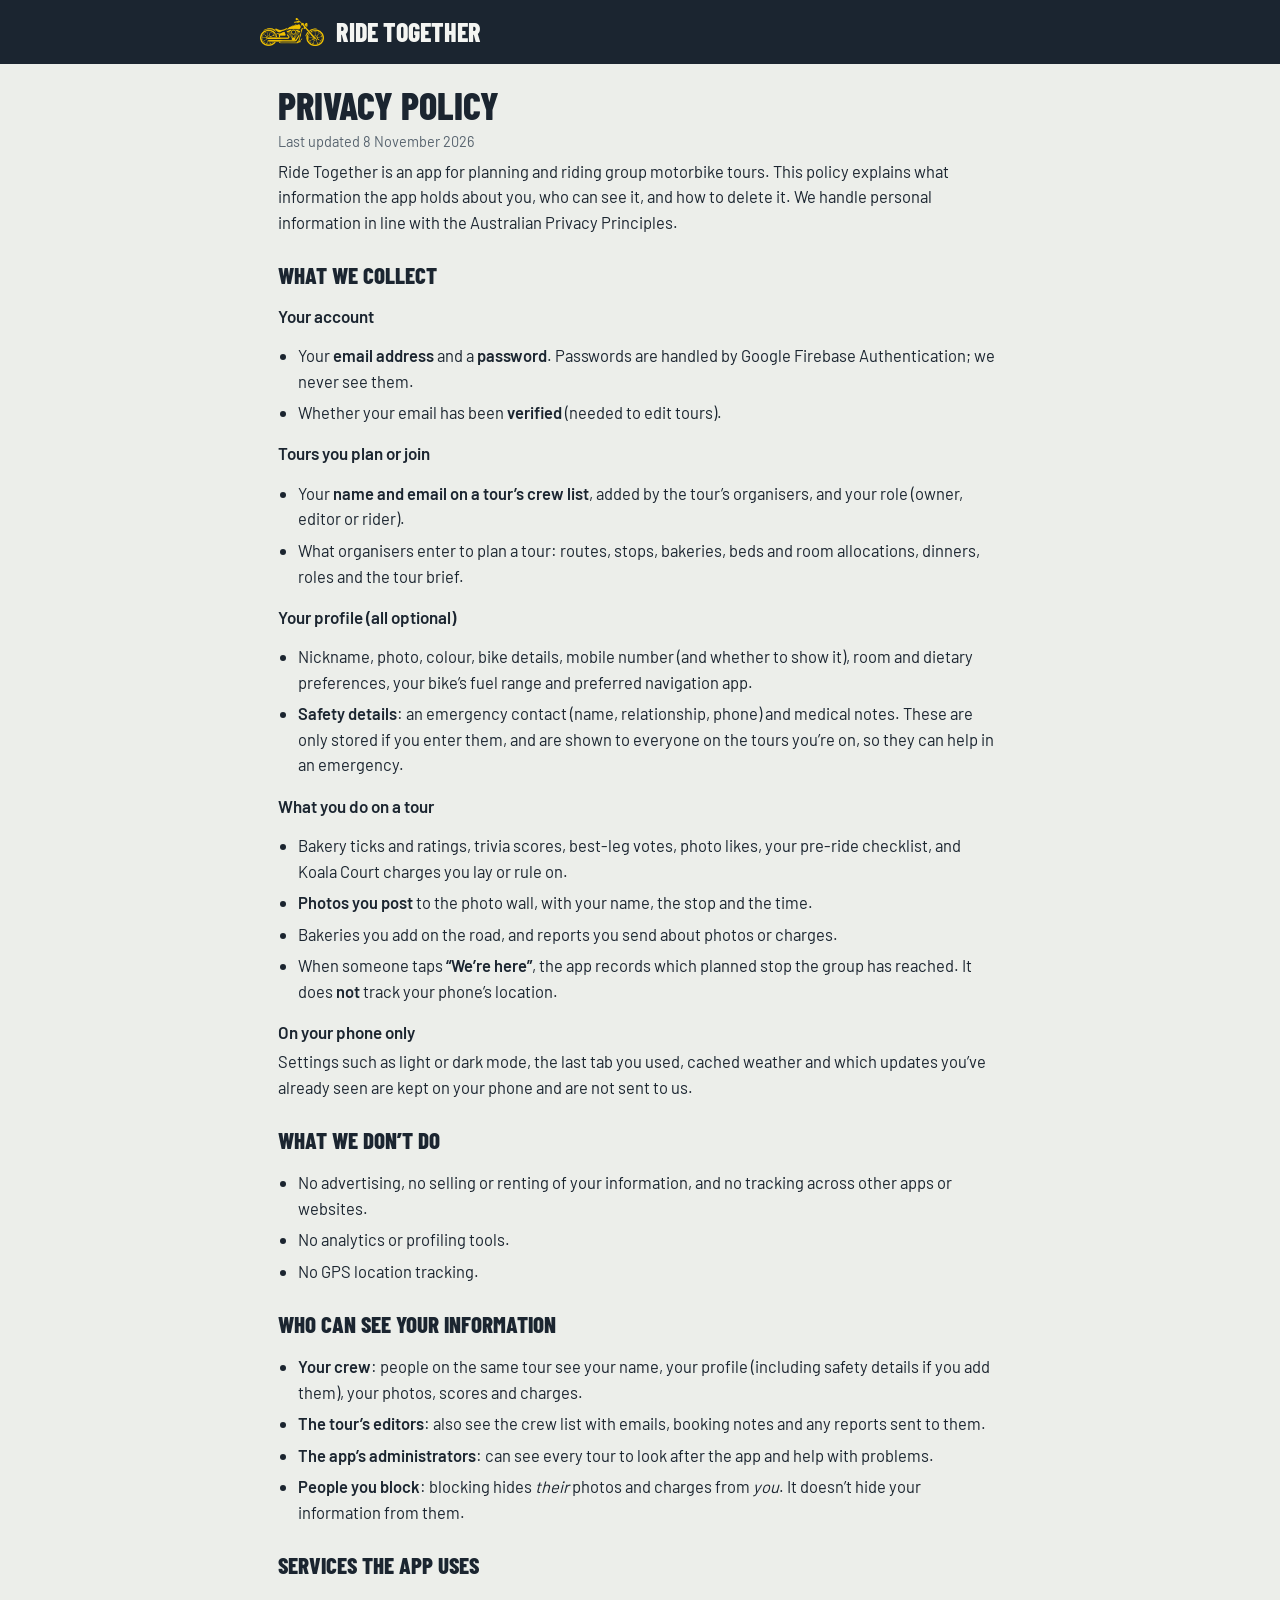
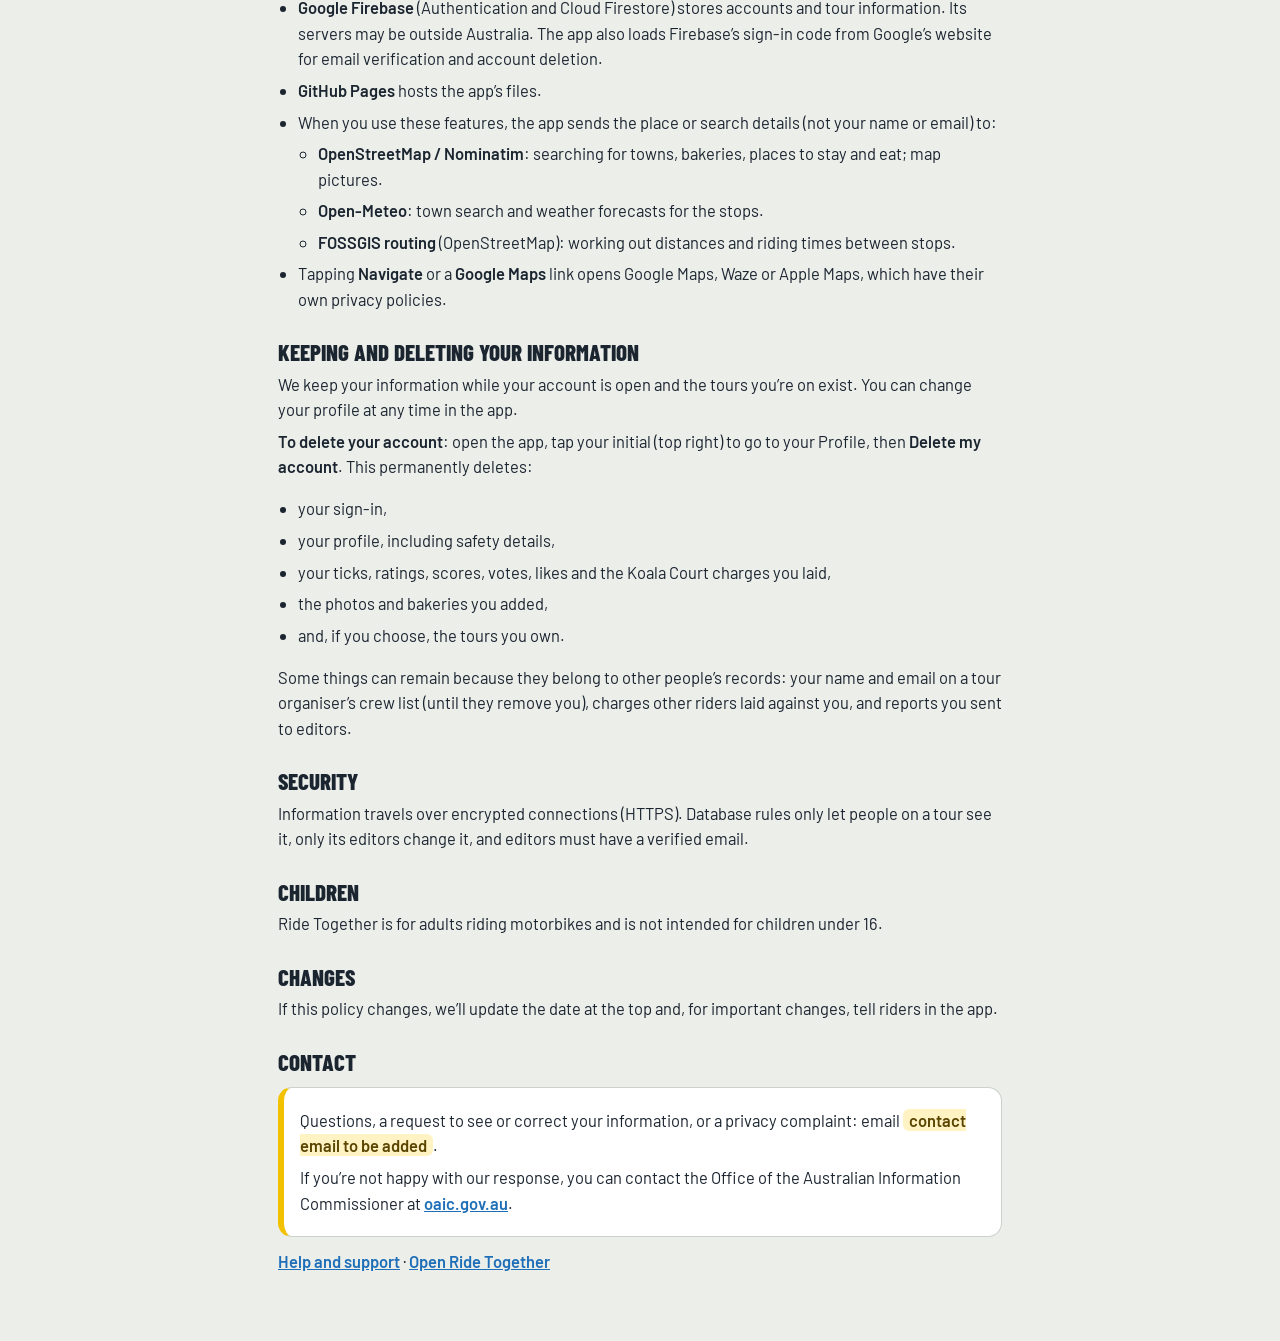
==== privacy.html @ 84328746 "v4.18: privacy policy and help pages, sign-in links, rules v3 (reports)" ====
<!DOCTYPE html>
<html lang="en-AU">
<head>
<meta charset="utf-8">
<meta name="viewport" content="width=device-width, initial-scale=1, viewport-fit=cover">
<title>Privacy policy · Ride Together</title>
<link rel="icon" type="image/png" sizes="32x32" href="icons/favicon-32.png?v=4">
<link rel="stylesheet" href="css/pages.css">
</head>
<body>
<header><div class="in"><img src="icons/logo-bike.png" alt=""><b>Ride Together</b></div></header>
<main>
<h1>Privacy policy</h1>
<p class="meta">Last updated 8 November 2026</p>

<p>Ride Together is an app for planning and riding group motorbike tours. This policy explains what information the app holds about you, who can see it, and how to delete it. We handle personal information in line with the Australian Privacy Principles.</p>

<h2>What we collect</h2>
<h3>Your account</h3>
<ul>
  <li>Your <b>email address</b> and a <b>password</b>. Passwords are handled by Google Firebase Authentication; we never see them.</li>
  <li>Whether your email has been <b>verified</b> (needed to edit tours).</li>
</ul>
<h3>Tours you plan or join</h3>
<ul>
  <li>Your <b>name and email on a tour’s crew list</b>, added by the tour’s organisers, and your role (owner, editor or rider).</li>
  <li>What organisers enter to plan a tour: routes, stops, bakeries, beds and room allocations, dinners, roles and the tour brief.</li>
</ul>
<h3>Your profile (all optional)</h3>
<ul>
  <li>Nickname, photo, colour, bike details, mobile number (and whether to show it), room and dietary preferences, your bike’s fuel range and preferred navigation app.</li>
  <li><b>Safety details</b>: an emergency contact (name, relationship, phone) and medical notes. These are only stored if you enter them, and are shown to everyone on the tours you’re on, so they can help in an emergency.</li>
</ul>
<h3>What you do on a tour</h3>
<ul>
  <li>Bakery ticks and ratings, trivia scores, best-leg votes, photo likes, your pre-ride checklist, and Koala Court charges you lay or rule on.</li>
  <li><b>Photos you post</b> to the photo wall, with your name, the stop and the time.</li>
  <li>Bakeries you add on the road, and reports you send about photos or charges.</li>
  <li>When someone taps <b>“We’re here”</b>, the app records which planned stop the group has reached. It does <b>not</b> track your phone’s location.</li>
</ul>
<h3>On your phone only</h3>
<p>Settings such as light or dark mode, the last tab you used, cached weather and which updates you’ve already seen are kept on your phone and are not sent to us.</p>

<h2>What we don’t do</h2>
<ul>
  <li>No advertising, no selling or renting of your information, and no tracking across other apps or websites.</li>
  <li>No analytics or profiling tools.</li>
  <li>No GPS location tracking.</li>
</ul>

<h2>Who can see your information</h2>
<ul>
  <li><b>Your crew</b>: people on the same tour see your name, your profile (including safety details if you add them), your photos, scores and charges.</li>
  <li><b>The tour’s editors</b>: also see the crew list with emails, booking notes and any reports sent to them.</li>
  <li><b>The app’s administrators</b>: can see every tour to look after the app and help with problems.</li>
  <li><b>People you block</b>: blocking hides <i>their</i> photos and charges from <i>you</i>. It doesn’t hide your information from them.</li>
</ul>

<h2>Services the app uses</h2>
<ul>
  <li><b>Google Firebase</b> (Authentication and Cloud Firestore) stores accounts and tour information. Its servers may be outside Australia. The app also loads Firebase’s sign-in code from Google’s website for email verification and account deletion.</li>
  <li><b>GitHub Pages</b> hosts the app’s files.</li>
  <li>When you use these features, the app sends the place or search details (not your name or email) to:
    <ul>
      <li><b>OpenStreetMap / Nominatim</b>: searching for towns, bakeries, places to stay and eat; map pictures.</li>
      <li><b>Open-Meteo</b>: town search and weather forecasts for the stops.</li>
      <li><b>FOSSGIS routing</b> (OpenStreetMap): working out distances and riding times between stops.</li>
    </ul></li>
  <li>Tapping <b>Navigate</b> or a <b>Google Maps</b> link opens Google Maps, Waze or Apple Maps, which have their own privacy policies.</li>
</ul>

<h2>Keeping and deleting your information</h2>
<p>We keep your information while your account is open and the tours you’re on exist. You can change your profile at any time in the app.</p>
<p><b>To delete your account</b>: open the app, tap your initial (top right) to go to your Profile, then <b>Delete my account</b>. This permanently deletes:</p>
<ul>
  <li>your sign-in,</li>
  <li>your profile, including safety details,</li>
  <li>your ticks, ratings, scores, votes, likes and the Koala Court charges you laid,</li>
  <li>the photos and bakeries you added,</li>
  <li>and, if you choose, the tours you own.</li>
</ul>
<p>Some things can remain because they belong to other people’s records: your name and email on a tour organiser’s crew list (until they remove you), charges other riders laid against you, and reports you sent to editors.</p>

<h2>Security</h2>
<p>Information travels over encrypted connections (HTTPS). Database rules only let people on a tour see it, only its editors change it, and editors must have a verified email.</p>

<h2>Children</h2>
<p>Ride Together is for adults riding motorbikes and is not intended for children under 16.</p>

<h2>Changes</h2>
<p>If this policy changes, we’ll update the date at the top and, for important changes, tell riders in the app.</p>

<h2>Contact</h2>
<div class="card contact">
  <p>Questions, a request to see or correct your information, or a privacy complaint: email <span class="todo">contact email to be added</span>.</p>
  <p>If you’re not happy with our response, you can contact the Office of the Australian Information Commissioner at <a href="https://www.oaic.gov.au" rel="noopener">oaic.gov.au</a>.</p>
</div>
<p><a href="support.html">Help and support</a> · <a href="./">Open Ride Together</a></p>
</main>
</body>
</html>
---- css/pages.css ----
/* Ride Together: privacy and support pages */
@font-face{font-family:"Barlow";src:url(../fonts/Barlow-Regular.ttf) format("truetype");font-weight:400;font-display:swap}
@font-face{font-family:"Barlow";src:url(../fonts/Barlow-SemiBold.ttf) format("truetype");font-weight:600;font-display:swap}
@font-face{font-family:"Barlow Condensed";src:url(../fonts/BarlowCondensed-ExtraBold.ttf) format("truetype");font-weight:800;font-display:swap}
:root{--bg:#ECEEEA;--surface:#fff;--ink:#1B2530;--muted:#596570;--rule:#CBD1CB;--vis:#F2C200;--blue:#1F6FB8;--tile:#1B2530}
@media (prefers-color-scheme:dark){:root{--bg:#11161B;--surface:#1B2530;--ink:#F4F5F2;--muted:#AEB8C1;--rule:#2F3943;--blue:#7DB8F0}}
*{box-sizing:border-box}
body{margin:0;background:var(--bg);color:var(--ink);font:400 16.5px/1.55 "Barlow",system-ui,sans-serif;-webkit-text-size-adjust:100%}
header{background:var(--tile);color:#F4F5F2;padding:calc(18px + env(safe-area-inset-top)) 18px 18px}
header .in{max-width:760px;margin:0 auto;display:flex;align-items:center;gap:12px}
header img{width:64px;height:auto}
header b{font:800 26px/1 "Barlow Condensed","Arial Narrow",sans-serif;text-transform:uppercase}
main{max-width:760px;margin:0 auto;padding:22px 18px 60px}
h1{font:800 38px/1 "Barlow Condensed","Arial Narrow",sans-serif;text-transform:uppercase;margin:0 0 6px}
h2{font:800 23px/1.1 "Barlow Condensed","Arial Narrow",sans-serif;text-transform:uppercase;margin:28px 0 6px}
h3{font:600 17px/1.3 "Barlow",sans-serif;margin:16px 0 2px}
p,li{margin:6px 0}
ul{padding-left:20px}
a{color:var(--blue);font-weight:600}
.meta{color:var(--muted);font-size:14.5px}
.card{background:var(--surface);border:1px solid var(--rule);border-radius:14px;padding:14px 16px;margin:12px 0}
.contact{border-left:6px solid var(--vis)}
.todo{background:#FFF3C4;color:#5A4500;border-radius:6px;padding:1px 6px;font-weight:600}
footer{max-width:760px;margin:0 auto;padding:0 18px 40px;color:var(--muted);font-size:14px}
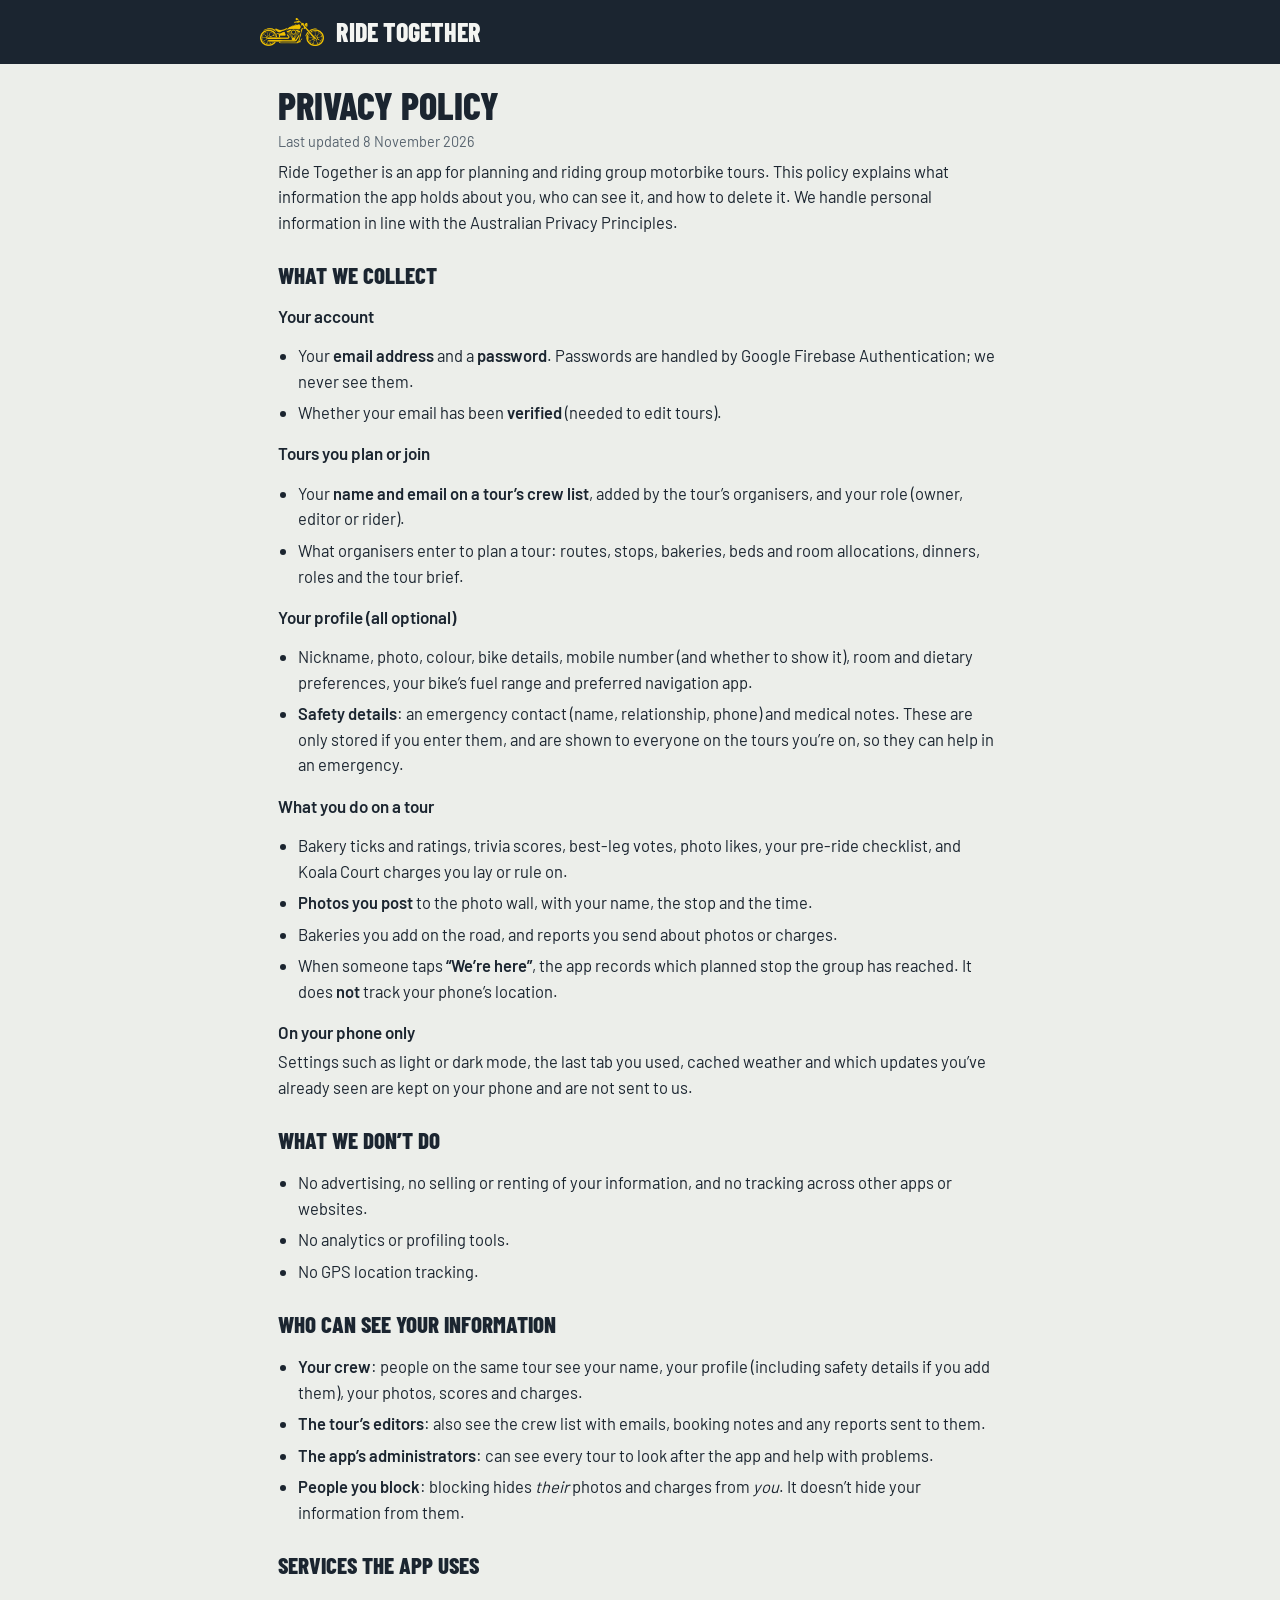
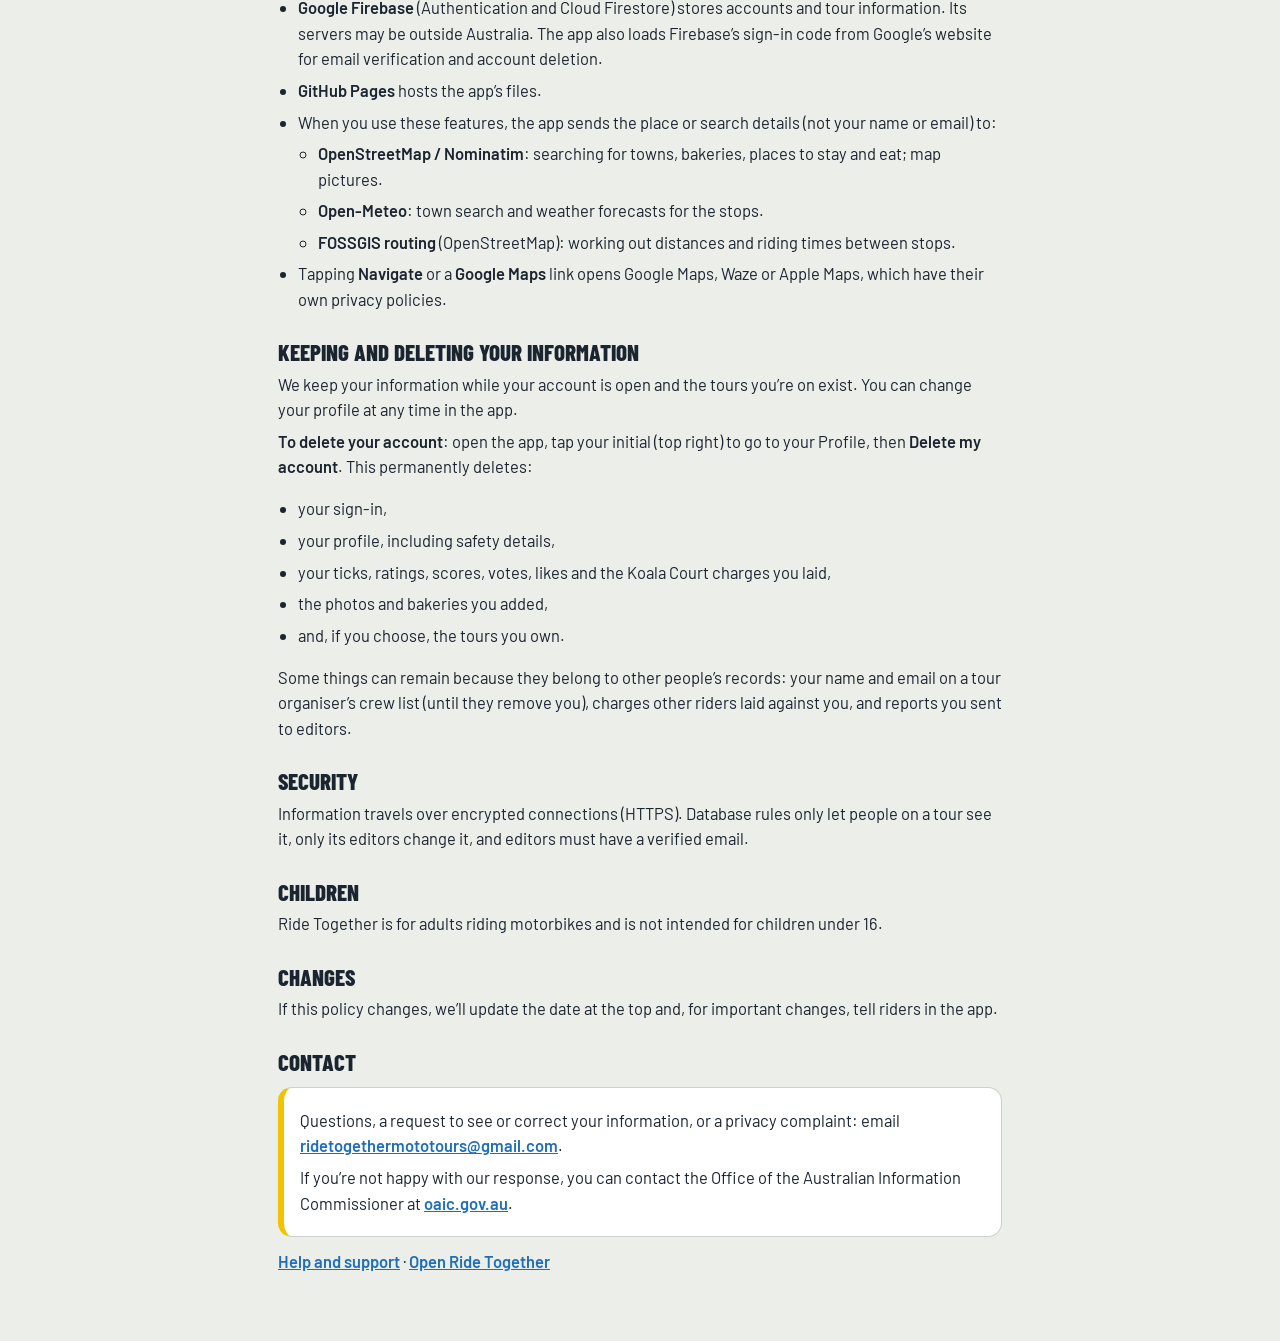
==== commit 07f629fd: "Help and privacy pages: add the Ride Together contact email" ====
--- a/privacy.html
+++ b/privacy.html
@@ -92,7 +92,7 @@
 
 <h2>Contact</h2>
 <div class="card contact">
-  <p>Questions, a request to see or correct your information, or a privacy complaint: email <span class="todo">contact email to be added</span>.</p>
+  <p>Questions, a request to see or correct your information, or a privacy complaint: email <a href="mailto:ridetogethermototours@gmail.com">ridetogethermototours@gmail.com</a>.</p>
   <p>If you’re not happy with our response, you can contact the Office of the Australian Information Commissioner at <a href="https://www.oaic.gov.au" rel="noopener">oaic.gov.au</a>.</p>
 </div>
 <p><a href="support.html">Help and support</a> · <a href="./">Open Ride Together</a></p>
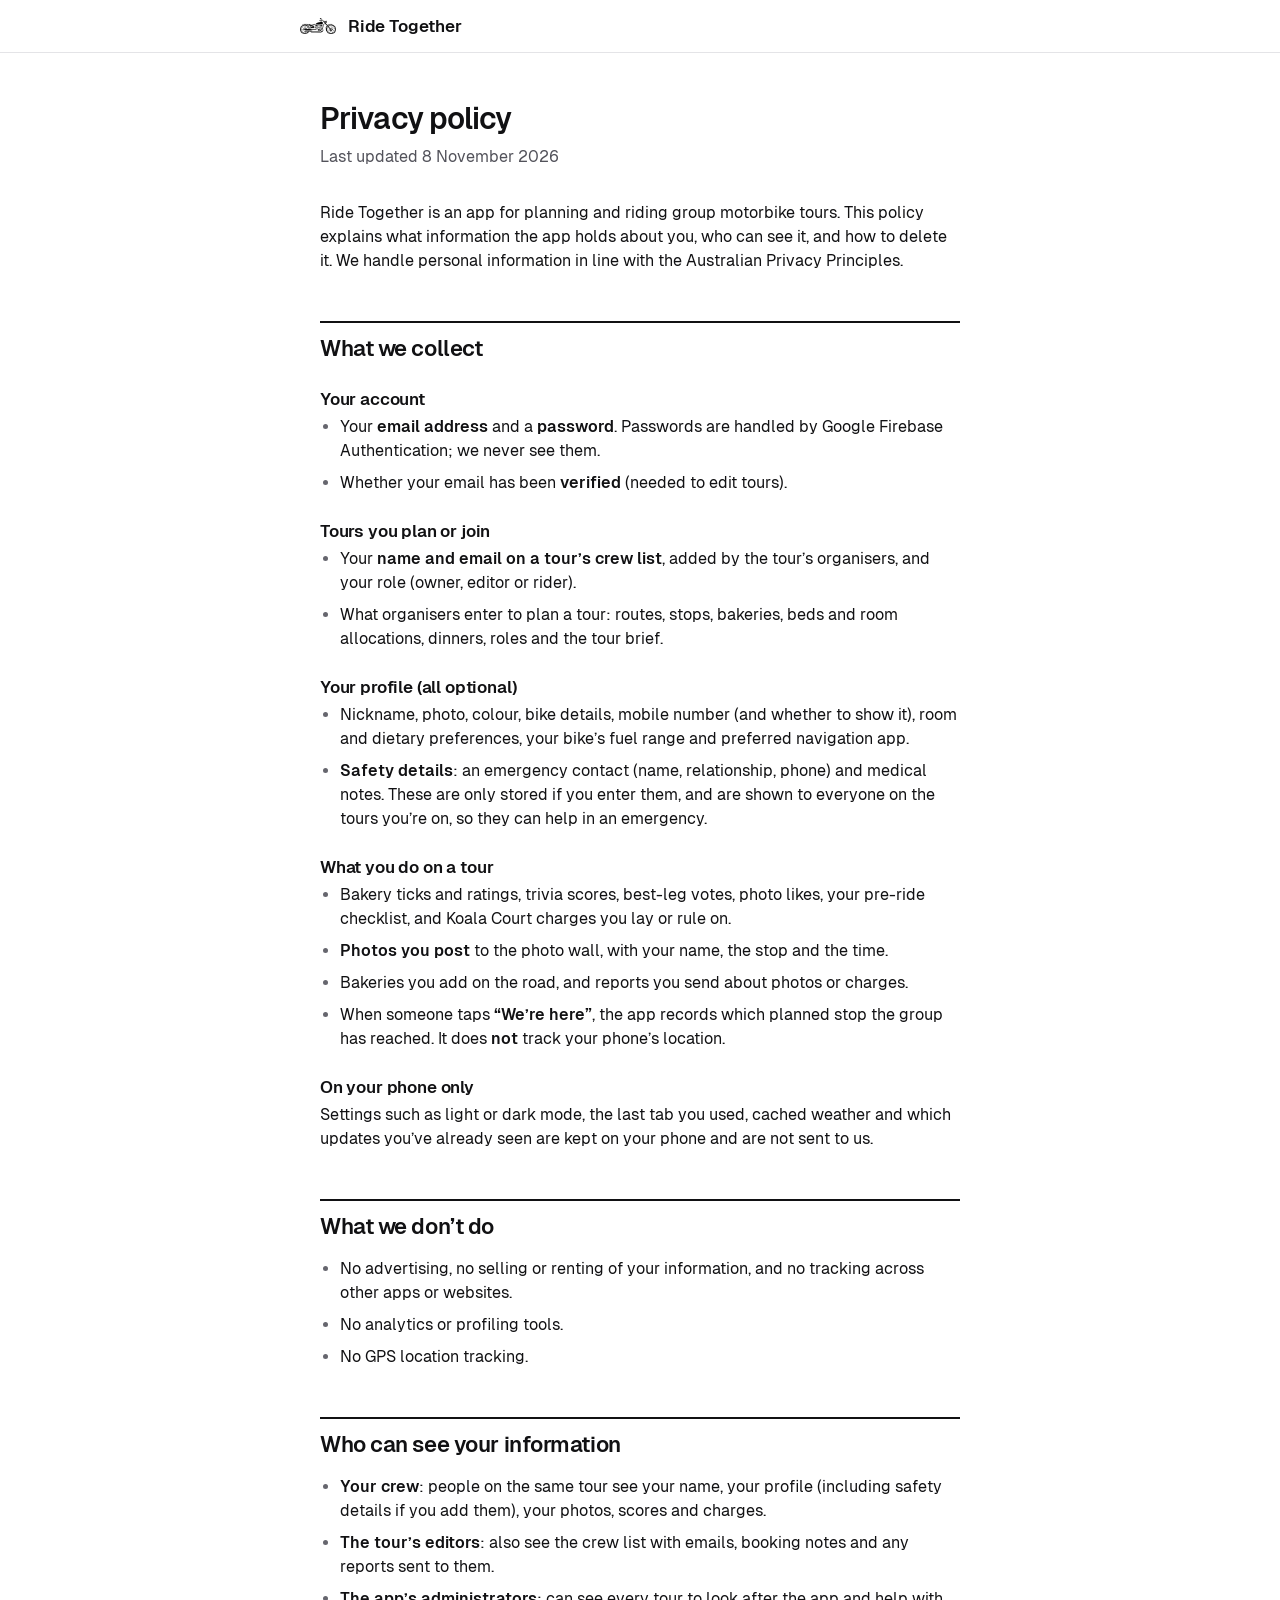
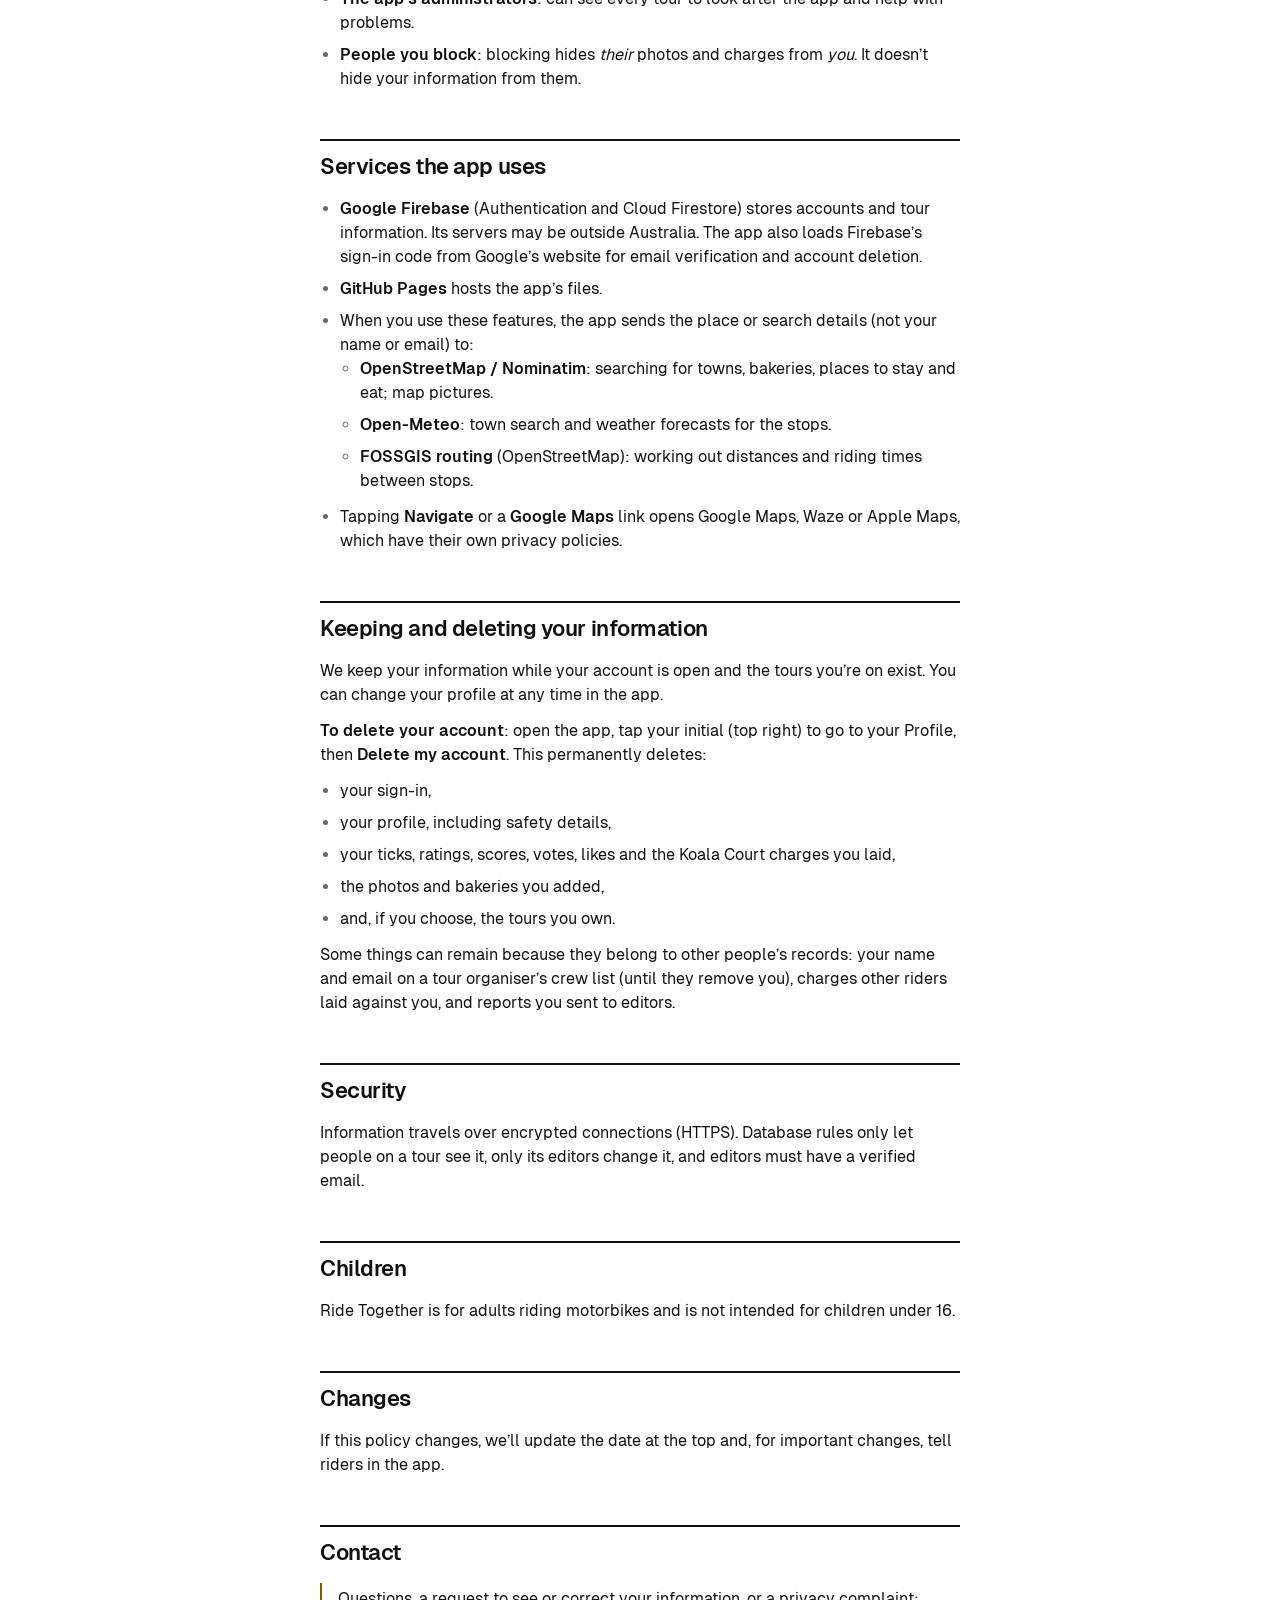
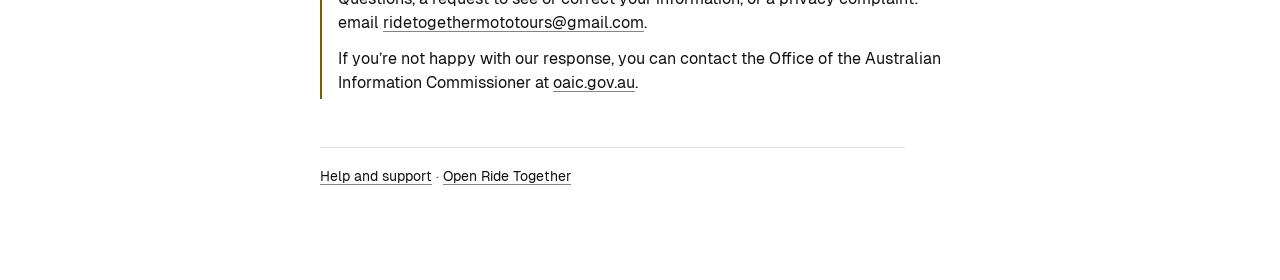
==== commit 055c675b: "v5.1: help pages load the tokens, new icons in the manifest, service worker tru-v11" ====
--- a/privacy.html
+++ b/privacy.html
@@ -4,7 +4,8 @@
 <meta charset="utf-8">
 <meta name="viewport" content="width=device-width, initial-scale=1, viewport-fit=cover">
 <title>Privacy policy · Ride Together</title>
-<link rel="icon" type="image/png" sizes="32x32" href="icons/favicon-32.png?v=4">
+<link rel="icon" type="image/png" sizes="32x32" href="icons/favicon-32.png?v=5">
+<link rel="stylesheet" href="design/tokens.css">
 <link rel="stylesheet" href="css/pages.css">
 </head>
 <body>
--- a/design/tokens.css
+++ b/design/tokens.css
@@ -0,0 +1,257 @@
+/* Ride Together design tokens. Implements DESIGN.md; custom properties only, no rules that style elements.
+   Light is the default. Dark follows prefers-color-scheme unless html[data-theme="light"]; html[data-theme="dark"] forces it.
+   Breakpoints (for reference; CSS variables can't be used in media queries): sm 640px, md 1024px, lg 1280px. */
+
+:root {
+  /* ---------- neutral scale (light) ---------- */
+  --n0: #FFFFFF;
+  --n1: #FAFAFA;
+  --n2: #F4F4F5;
+  --n3: #EDEDEF;
+  --n4: #E4E4E7;
+  --n5: #D4D4D8;
+  --n6: #A1A1AA;
+  --n7: #83838B;
+  --n8: #66666E;
+  --n9: #52525A;
+  --n10: #2E2E33;
+  --n11: #111113;
+
+  /* ---------- roles ---------- */
+  --color-background: #FFFFFF;
+  --color-surface: #FAFAFA;
+  --color-surface-raised: #FFFFFF;
+  --color-surface-muted: #F4F4F5;
+  --color-surface-selected: #EDEDEF;
+  --color-border: #E4E4E7;
+  --color-border-strong: #83838B;
+  --color-text: #111113;
+  --color-text-muted: #52525A;
+  --color-text-subtle: #66666E;
+  --color-text-disabled: #A1A1AA;
+  --color-focus: #111113;
+  --color-inverse-hover: #2E2E33;
+  --color-skeleton: #EDEDEF;
+  --color-skeleton-shine: #FAFAFA;
+  --color-bar: rgba(250, 250, 250, .88);
+  --color-scrim: rgba(17, 17, 19, .48);
+
+  /* ---------- accent ---------- */
+  --color-accent: #F2C200;
+  --color-accent-ink: #111113;
+  --color-accent-fg: #7A5F00;
+  --color-accent-hover: #E0B400;
+
+  /* ---------- semantic ---------- */
+  --color-success: #15803D;
+  --color-success-bg: #ECFDF3;
+  --color-warning: #B45309;
+  --color-warning-bg: #FFF7ED;
+  --color-danger: #C62828;
+  --color-danger-bg: #FEF2F2;
+  --color-on-danger: #FFFFFF;
+  --color-info: #1D64C8;
+  --color-info-bg: #EFF6FF;
+
+  /* ---------- route colours (day wayfinding) ---------- */
+  --route-blue: #1F6FD1;
+  --route-orange: #C2410C;
+  --route-green: #1E7F4F;
+  --route-purple: #7C3AED;
+  --route-red: #C62828;
+  --on-route: #FFFFFF;
+
+  /* ---------- tour status ---------- */
+  --status-draft-fg: #7A5F00;
+  --status-draft-bg: #FFF6CC;
+  --status-published-fg: #15803D;
+  --status-published-bg: #ECFDF3;
+  --status-locked-fg: #FFFFFF;
+  --status-locked-bg: #111113;
+
+  /* ---------- typography ---------- */
+  --font-sans: "Geist", -apple-system, BlinkMacSystemFont, "Helvetica Neue", Arial, sans-serif;
+  --font-mono: "Geist Mono", ui-monospace, "SF Mono", Menlo, monospace;
+  --weight-regular: 400;
+  --weight-medium: 500;
+  --weight-semibold: 600;
+
+  --text-display-size: 40px;   --text-display-line: 44px;   --text-display-weight: 600; --text-display-tracking: -.035em;
+  --text-h1-size: 30px;        --text-h1-line: 36px;        --text-h1-weight: 600;      --text-h1-tracking: -.03em;
+  --text-h2-size: 22px;        --text-h2-line: 28px;        --text-h2-weight: 600;      --text-h2-tracking: -.02em;
+  --text-h3-size: 17px;        --text-h3-line: 24px;        --text-h3-weight: 600;      --text-h3-tracking: -.01em;
+  --text-body-size: 16px;      --text-body-line: 24px;      --text-body-weight: 400;    --text-body-tracking: 0;
+  --text-body-small-size: 14px; --text-body-small-line: 20px; --text-body-small-weight: 400; --text-body-small-tracking: 0;
+  --text-label-size: 13px;     --text-label-line: 16px;     --text-label-weight: 500;   --text-label-tracking: 0;
+  --text-label-caps-size: 11px; --text-label-caps-line: 16px; --text-label-caps-weight: 500; --text-label-caps-tracking: .08em;
+  --text-caption-size: 12px;   --text-caption-line: 16px;   --text-caption-weight: 400; --text-caption-tracking: 0;
+  --text-button-size: 15px;    --text-button-line: 20px;    --text-button-weight: 500;
+  --text-mono-size: 15px;      --text-mono-line: 20px;      --text-mono-weight: 500;    --text-mono-tracking: 0;
+  --text-mono-lg-size: 24px;   --text-mono-lg-line: 28px;   --text-mono-lg-weight: 500; --text-mono-lg-tracking: -.02em;
+  --text-mono-xl-size: 48px;   --text-mono-xl-line: 48px;   --text-mono-xl-weight: 400; --text-mono-xl-tracking: -.04em;
+  --numeric: tabular-nums;
+  --measure: 65ch;
+
+  /* ---------- spacing (4 px base) ---------- */
+  --space-0: 0;
+  --space-1: 4px;
+  --space-2: 8px;
+  --space-3: 12px;
+  --space-4: 16px;
+  --space-5: 20px;
+  --space-6: 24px;
+  --space-8: 32px;
+  --space-10: 40px;
+  --space-12: 48px;
+  --space-16: 64px;
+  --space-20: 80px;
+
+  /* ---------- layout grid (mobile first) ---------- */
+  --grid-columns: 4;
+  --grid-gutter: 16px;
+  --grid-margin: 20px;
+  --content-max: 1120px;
+  --reading-max: 680px;
+  --section-gap: var(--space-12);
+  --row-min: 56px;
+  --tap-min: 44px;
+
+  /* ---------- safe areas and fixed bars ---------- */
+  --safe-t: env(safe-area-inset-top, 0px);
+  --safe-r: env(safe-area-inset-right, 0px);
+  --safe-b: env(safe-area-inset-bottom, 0px);
+  --safe-l: env(safe-area-inset-left, 0px);
+  --appbar-h: 52px;
+  --tabbar-h: 56px;
+
+  /* ---------- shape ---------- */
+  --radius-0: 0;
+  --radius-xs: 2px;
+  --radius-sm: 4px;
+  --radius-md: 8px;
+  --radius-full: 9999px;
+  --border-hairline: 1px;
+  --border-control: 1px;
+  --border-emphasis: 2px;
+  --border-route: 3px;
+  --focus-width: 2px;
+  --focus-offset: 2px;
+
+  /* ---------- elevation (borders first; two shadows only) ---------- */
+  --shadow-overlay: 0 0 0 1px #E4E4E7, 0 12px 32px rgba(17, 17, 19, .12);
+  --shadow-toast: 0 4px 16px rgba(17, 17, 19, .16);
+  --blur-bar: 16px;
+
+  /* ---------- motion ---------- */
+  --duration-instant: 0ms;
+  --duration-fast: 120ms;
+  --duration-base: 200ms;
+  --duration-slow: 320ms;
+  --ease-standard: cubic-bezier(.2, 0, 0, 1);
+  --ease-enter: cubic-bezier(0, 0, 0, 1);
+  --ease-exit: cubic-bezier(.3, 0, 1, 1);
+  --duration-fade: 200ms;
+  --press-scale: .98;
+
+  /* ---------- icons ---------- */
+  --icon-sm: 16px;
+  --icon-md: 20px;
+  --icon-lg: 24px;
+  --icon-stroke: 1.5px;
+  --icon-stroke-sm: 1.25px;
+
+  /* ---------- layers ---------- */
+  --z-base: 0;
+  --z-raised: 5;
+  --z-sticky: 10;
+  --z-appbar: 20;
+  --z-tabbar: 25;
+  --z-overlay: 30;
+  --z-dialog: 40;
+  --z-toast: 50;
+  --z-viewer: 60;
+  --z-boot: 70;
+
+  /* ---------- breakpoints (reference only) ---------- */
+  --bp-sm: 640px;
+  --bp-md: 1024px;
+  --bp-lg: 1280px;
+
+  color-scheme: light;
+}
+
+/* ---------- dark theme values (shared by the two selectors below) ---------- */
+@media (prefers-color-scheme: dark) {
+  :root:not([data-theme="light"]) {
+    --n0: #0A0A0B; --n1: #111113; --n2: #18181B; --n3: #1F1F23; --n4: #27272B; --n5: #34343A;
+    --n6: #4A4A52; --n7: #6B6B74; --n8: #91919A; --n9: #A8A8B0; --n10: #D4D4D8; --n11: #F4F4F5;
+    --color-background: #0A0A0B; --color-surface: #111113; --color-surface-raised: #18181B;
+    --color-surface-muted: #1F1F23; --color-surface-selected: #27272B;
+    --color-border: #27272B; --color-border-strong: #6B6B74;
+    --color-text: #F4F4F5; --color-text-muted: #A8A8B0; --color-text-subtle: #91919A; --color-text-disabled: #4A4A52;
+    --color-focus: #F4F4F5; --color-inverse-hover: #D4D4D8;
+    --color-skeleton: #1F1F23; --color-skeleton-shine: #27272B;
+    --color-bar: rgba(17, 17, 19, .88); --color-scrim: rgba(0, 0, 0, .64);
+    --color-accent: #F2C200; --color-accent-ink: #0A0A0B; --color-accent-fg: #F2C200; --color-accent-hover: #FFD23A;
+    --color-success: #4ADE80; --color-success-bg: #0F2A1A;
+    --color-warning: #FBBF24; --color-warning-bg: #2A1F05;
+    --color-danger: #F87171; --color-danger-bg: #2A0F0F; --color-on-danger: #0A0A0B;
+    --color-info: #60A5FA; --color-info-bg: #0B1E36;
+    --route-blue: #5AA2F5; --route-orange: #F59A3A; --route-green: #3CC57F; --route-purple: #B48CF5; --route-red: #F26B5E;
+    --on-route: #0A0A0B;
+    --status-draft-fg: #F2C200; --status-draft-bg: #2A2200;
+    --status-published-fg: #4ADE80; --status-published-bg: #0F2A1A;
+    --status-locked-fg: #0A0A0B; --status-locked-bg: #F4F4F5;
+    --shadow-overlay: 0 0 0 1px #27272B, 0 12px 32px rgba(0, 0, 0, .6);
+    --shadow-toast: 0 4px 16px rgba(0, 0, 0, .6);
+    color-scheme: dark;
+  }
+}
+:root[data-theme="dark"] {
+  --n0: #0A0A0B; --n1: #111113; --n2: #18181B; --n3: #1F1F23; --n4: #27272B; --n5: #34343A;
+  --n6: #4A4A52; --n7: #6B6B74; --n8: #91919A; --n9: #A8A8B0; --n10: #D4D4D8; --n11: #F4F4F5;
+  --color-background: #0A0A0B; --color-surface: #111113; --color-surface-raised: #18181B;
+  --color-surface-muted: #1F1F23; --color-surface-selected: #27272B;
+  --color-border: #27272B; --color-border-strong: #6B6B74;
+  --color-text: #F4F4F5; --color-text-muted: #A8A8B0; --color-text-subtle: #91919A; --color-text-disabled: #4A4A52;
+  --color-focus: #F4F4F5; --color-inverse-hover: #D4D4D8;
+  --color-skeleton: #1F1F23; --color-skeleton-shine: #27272B;
+  --color-bar: rgba(17, 17, 19, .88); --color-scrim: rgba(0, 0, 0, .64);
+  --color-accent: #F2C200; --color-accent-ink: #0A0A0B; --color-accent-fg: #F2C200; --color-accent-hover: #FFD23A;
+  --color-success: #4ADE80; --color-success-bg: #0F2A1A;
+  --color-warning: #FBBF24; --color-warning-bg: #2A1F05;
+  --color-danger: #F87171; --color-danger-bg: #2A0F0F; --color-on-danger: #0A0A0B;
+  --color-info: #60A5FA; --color-info-bg: #0B1E36;
+  --route-blue: #5AA2F5; --route-orange: #F59A3A; --route-green: #3CC57F; --route-purple: #B48CF5; --route-red: #F26B5E;
+  --on-route: #0A0A0B;
+  --status-draft-fg: #F2C200; --status-draft-bg: #2A2200;
+  --status-published-fg: #4ADE80; --status-published-bg: #0F2A1A;
+  --status-locked-fg: #0A0A0B; --status-locked-bg: #F4F4F5;
+  --shadow-overlay: 0 0 0 1px #27272B, 0 12px 32px rgba(0, 0, 0, .6);
+  --shadow-toast: 0 4px 16px rgba(0, 0, 0, .6);
+  color-scheme: dark;
+}
+
+/* ---------- larger screens ---------- */
+@media (min-width: 640px) {
+  :root { --grid-columns: 8; --grid-gutter: 20px; --grid-margin: 32px; }
+}
+@media (min-width: 1024px) {
+  :root {
+    --grid-columns: 12; --grid-gutter: 24px; --grid-margin: 32px; /* content is also centred at --content-max */
+    --section-gap: var(--space-16);
+    --text-display-size: 56px; --text-display-line: 60px;
+    --text-h1-size: 36px; --text-h1-line: 40px;
+  }
+}
+
+/* ---------- reduced motion ---------- */
+@media (prefers-reduced-motion: reduce) {
+  :root {
+    --duration-fast: 0ms;
+    --duration-base: 0ms;
+    --duration-slow: 0ms;
+    --duration-fade: 120ms; /* opacity fades only */
+    --press-scale: 1;
+  }
+}
--- a/css/pages.css
+++ b/css/pages.css
@@ -1,24 +1,30 @@
-/* Ride Together: privacy and support pages */
-@font-face{font-family:"Barlow";src:url(../fonts/Barlow-Regular.ttf) format("truetype");font-weight:400;font-display:swap}
-@font-face{font-family:"Barlow";src:url(../fonts/Barlow-SemiBold.ttf) format("truetype");font-weight:600;font-display:swap}
-@font-face{font-family:"Barlow Condensed";src:url(../fonts/BarlowCondensed-ExtraBold.ttf) format("truetype");font-weight:800;font-display:swap}
-:root{--bg:#ECEEEA;--surface:#fff;--ink:#1B2530;--muted:#596570;--rule:#CBD1CB;--vis:#F2C200;--blue:#1F6FB8;--tile:#1B2530}
-@media (prefers-color-scheme:dark){:root{--bg:#11161B;--surface:#1B2530;--ink:#F4F5F2;--muted:#AEB8C1;--rule:#2F3943;--blue:#7DB8F0}}
+/* Ride Together: privacy and support pages, v5 design system (loads design/tokens.css first) */
+@font-face{font-family:"Geist";src:url(../design/fonts/Geist-Regular.woff2) format("woff2");font-weight:400;font-display:swap}
+@font-face{font-family:"Geist";src:url(../design/fonts/Geist-Medium.woff2) format("woff2");font-weight:500;font-display:swap}
+@font-face{font-family:"Geist";src:url(../design/fonts/Geist-SemiBold.woff2) format("woff2");font-weight:600;font-display:swap}
 *{box-sizing:border-box}
-body{margin:0;background:var(--bg);color:var(--ink);font:400 16.5px/1.55 "Barlow",system-ui,sans-serif;-webkit-text-size-adjust:100%}
-header{background:var(--tile);color:#F4F5F2;padding:calc(18px + env(safe-area-inset-top)) 18px 18px}
-header .in{max-width:760px;margin:0 auto;display:flex;align-items:center;gap:12px}
-header img{width:64px;height:auto}
-header b{font:800 26px/1 "Barlow Condensed","Arial Narrow",sans-serif;text-transform:uppercase}
-main{max-width:760px;margin:0 auto;padding:22px 18px 60px}
-h1{font:800 38px/1 "Barlow Condensed","Arial Narrow",sans-serif;text-transform:uppercase;margin:0 0 6px}
-h2{font:800 23px/1.1 "Barlow Condensed","Arial Narrow",sans-serif;text-transform:uppercase;margin:28px 0 6px}
-h3{font:600 17px/1.3 "Barlow",sans-serif;margin:16px 0 2px}
-p,li{margin:6px 0}
-ul{padding-left:20px}
-a{color:var(--blue);font-weight:600}
-.meta{color:var(--muted);font-size:14.5px}
-.card{background:var(--surface);border:1px solid var(--rule);border-radius:14px;padding:14px 16px;margin:12px 0}
-.contact{border-left:6px solid var(--vis)}
-.todo{background:#FFF3C4;color:#5A4500;border-radius:6px;padding:1px 6px;font-weight:600}
-footer{max-width:760px;margin:0 auto;padding:0 18px 40px;color:var(--muted);font-size:14px}
+html{background:var(--color-background)}
+body{margin:0;background:var(--color-background);color:var(--color-text);font:400 16px/24px var(--font-sans);-webkit-font-smoothing:antialiased;-webkit-text-size-adjust:100%}
+header{border-bottom:1px solid var(--color-border);padding:calc(var(--space-3) + var(--safe-t)) max(var(--space-5),var(--safe-r)) var(--space-3) max(var(--space-5),var(--safe-l))}
+header .in{max-width:680px;margin:0 auto;display:flex;align-items:center;gap:var(--space-3);min-height:28px}
+header img{width:36px;height:auto;filter:brightness(0)}
+header b{font:600 17px/24px var(--font-sans);letter-spacing:-.01em}
+main{max-width:680px;margin:0 auto;padding:var(--space-12) max(var(--space-5),var(--safe-r)) var(--space-20) max(var(--space-5),var(--safe-l))}
+h1{font:600 30px/36px var(--font-sans);letter-spacing:-.03em;margin:0 0 var(--space-2);text-wrap:balance}
+.meta{color:var(--color-text-muted);margin:0 0 var(--space-8);max-width:var(--measure)}
+h2{font:600 22px/28px var(--font-sans);letter-spacing:-.02em;border-top:2px solid var(--color-text);padding-top:var(--space-3);margin:var(--space-12) 0 var(--space-4)}
+h3{font:600 17px/24px var(--font-sans);letter-spacing:-.01em;margin:var(--space-6) 0 var(--space-1)}
+p,li{max-width:var(--measure)}
+p{margin:0 0 var(--space-3)}
+ul{margin:0 0 var(--space-3);padding-left:20px}
+li{margin:0 0 var(--space-2)}
+li::marker{color:var(--color-text-subtle)}
+b{font-weight:600}
+a{color:var(--color-text);text-decoration:underline;text-decoration-color:var(--color-border-strong);text-underline-offset:3px}
+a:hover{text-decoration-color:currentColor}
+a:focus-visible{outline:2px solid var(--color-focus);outline-offset:2px;border-radius:var(--radius-xs)}
+.card{border-left:2px solid var(--color-accent-fg);padding:var(--space-1) 0 var(--space-1) var(--space-4);margin:0 0 var(--space-6)}
+.card p:last-child{margin-bottom:0}
+main>p:last-child{border-top:1px solid var(--color-border);padding-top:var(--space-4);margin-top:var(--space-12);color:var(--color-text-muted);font-size:14px}
+@media (prefers-color-scheme:dark){:root:not([data-theme="light"]) header img{filter:brightness(0) invert(1)}}
+:root[data-theme="dark"] header img{filter:brightness(0) invert(1)}
